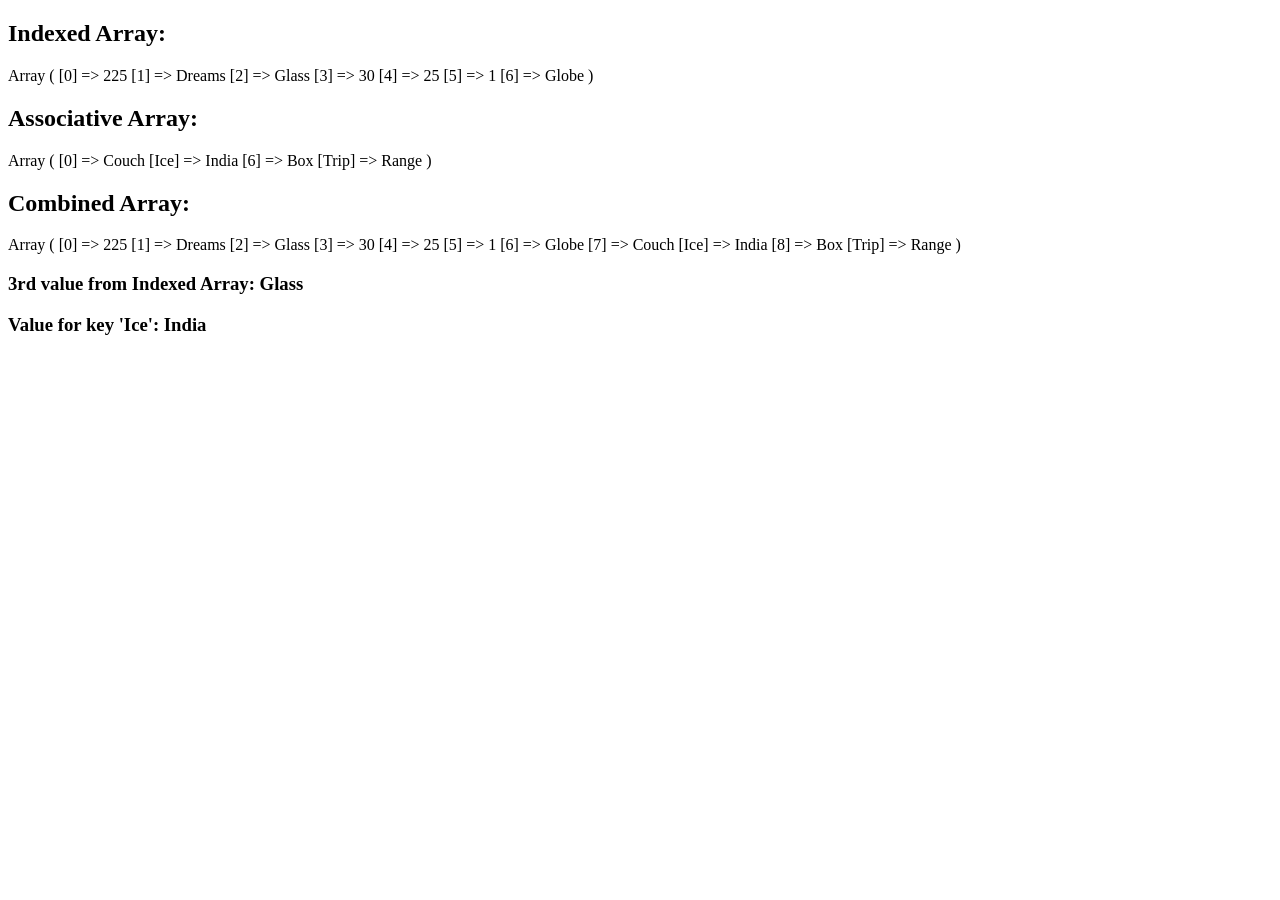
==== index.html @ 6c47443f "Add GitHub Pages version" ====
<!DOCTYPE html>
<html>
<head>
    <title>PHP Arrays Task</title>
</head>
<body>

<h2>Indexed Array:</h2>
<p>Array ( [0] => 225 [1] => Dreams [2] => Glass [3] => 30 [4] => 25 [5] => 1 [6] => Globe )</p>

<h2>Associative Array:</h2>
<p>Array ( [0] => Couch [Ice] => India [6] => Box [Trip] => Range )</p>

<h2>Combined Array:</h2>
<p>Array ( [0] => 225 [1] => Dreams [2] => Glass [3] => 30 [4] => 25 [5] => 1 [6] => Globe [7] => Couch [Ice] => India [8] => Box [Trip] => Range )</p>

<h3>3rd value from Indexed Array: Glass</h3>

<h3>Value for key 'Ice': India</h3>

</body>
</html>
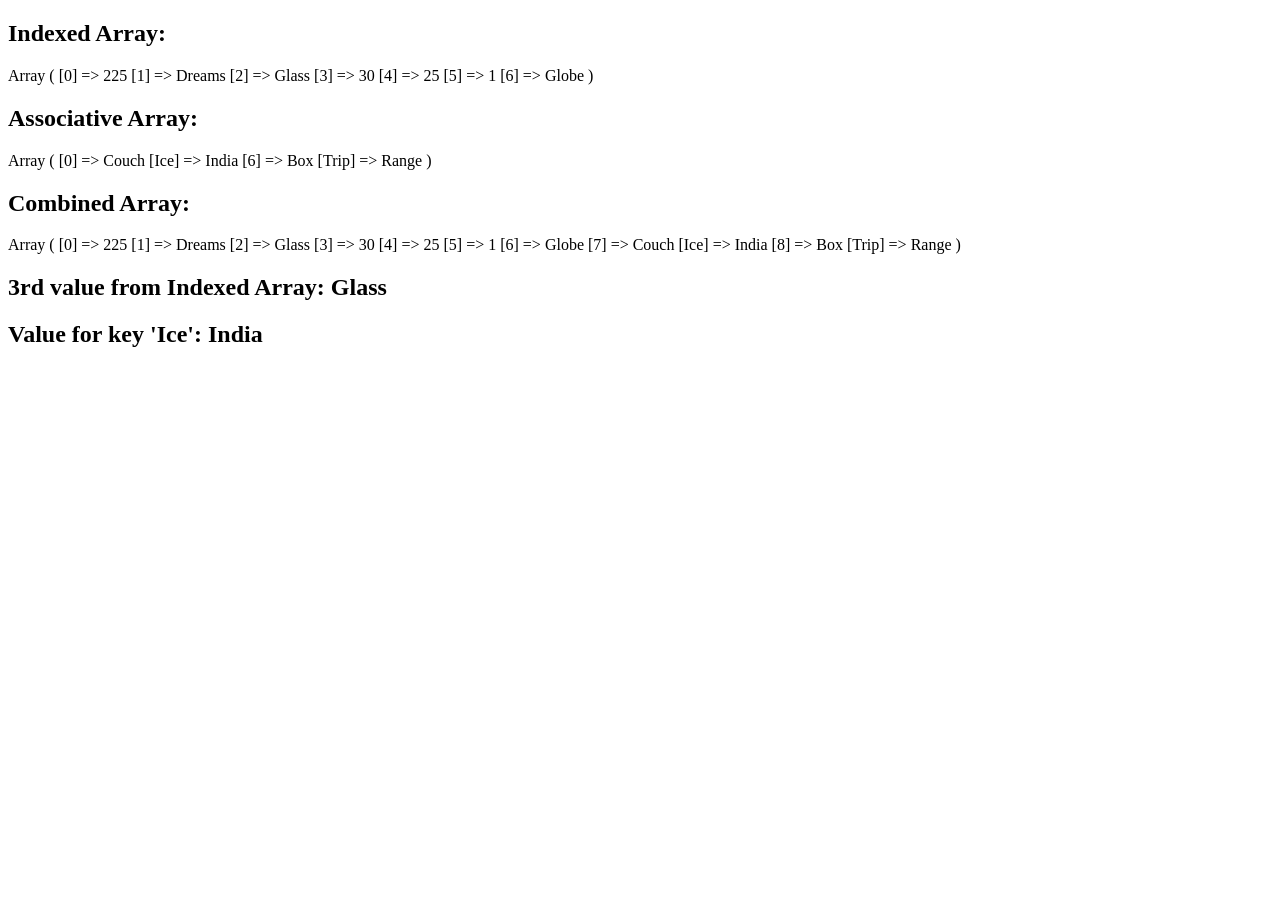
==== commit 9fae9718: "Add GitHub Pages version" ====
--- a/index.html
+++ b/index.html
@@ -6,17 +6,51 @@
 <body>
 
 <h2>Indexed Array:</h2>
-<p>Array ( [0] => 225 [1] => Dreams [2] => Glass [3] => 30 [4] => 25 [5] => 1 [6] => Globe )</p>
+
+<p>
+Array (
+[0] => 225
+[1] => Dreams
+[2] => Glass
+[3] => 30
+[4] => 25
+[5] => 1
+[6] => Globe
+)
+</p>
 
 <h2>Associative Array:</h2>
-<p>Array ( [0] => Couch [Ice] => India [6] => Box [Trip] => Range )</p>
+
+<p>
+Array (
+[0] => Couch
+[Ice] => India
+[6] => Box
+[Trip] => Range
+)
+</p>
 
 <h2>Combined Array:</h2>
-<p>Array ( [0] => 225 [1] => Dreams [2] => Glass [3] => 30 [4] => 25 [5] => 1 [6] => Globe [7] => Couch [Ice] => India [8] => Box [Trip] => Range )</p>
 
-<h3>3rd value from Indexed Array: Glass</h3>
+<p>
+Array (
+[0] => 225
+[1] => Dreams
+[2] => Glass
+[3] => 30
+[4] => 25
+[5] => 1
+[6] => Globe
+[7] => Couch
+[Ice] => India
+[8] => Box
+[Trip] => Range
+)
+</p>
 
-<h3>Value for key 'Ice': India</h3>
+<h2>3rd value from Indexed Array: Glass</h2>
+
+<h2>Value for key 'Ice': India</h2>
 
 </body>
 </html>
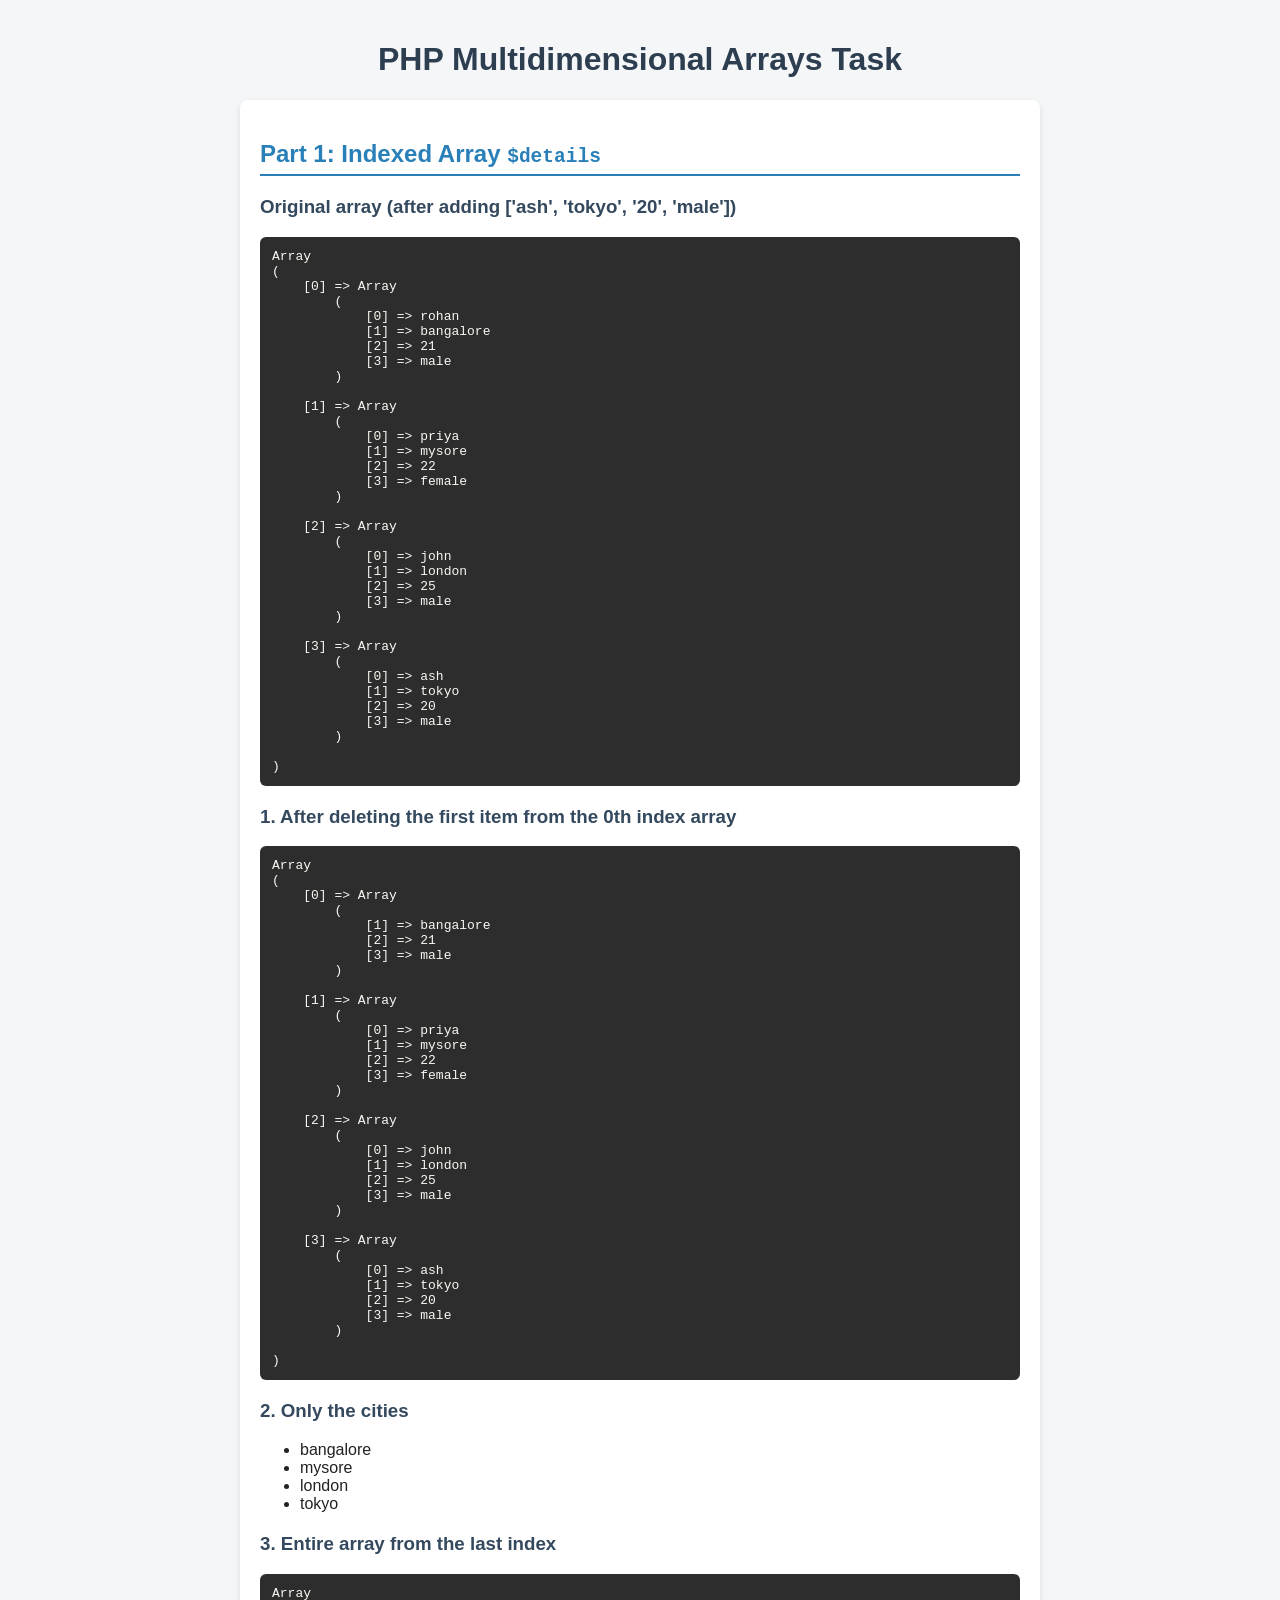
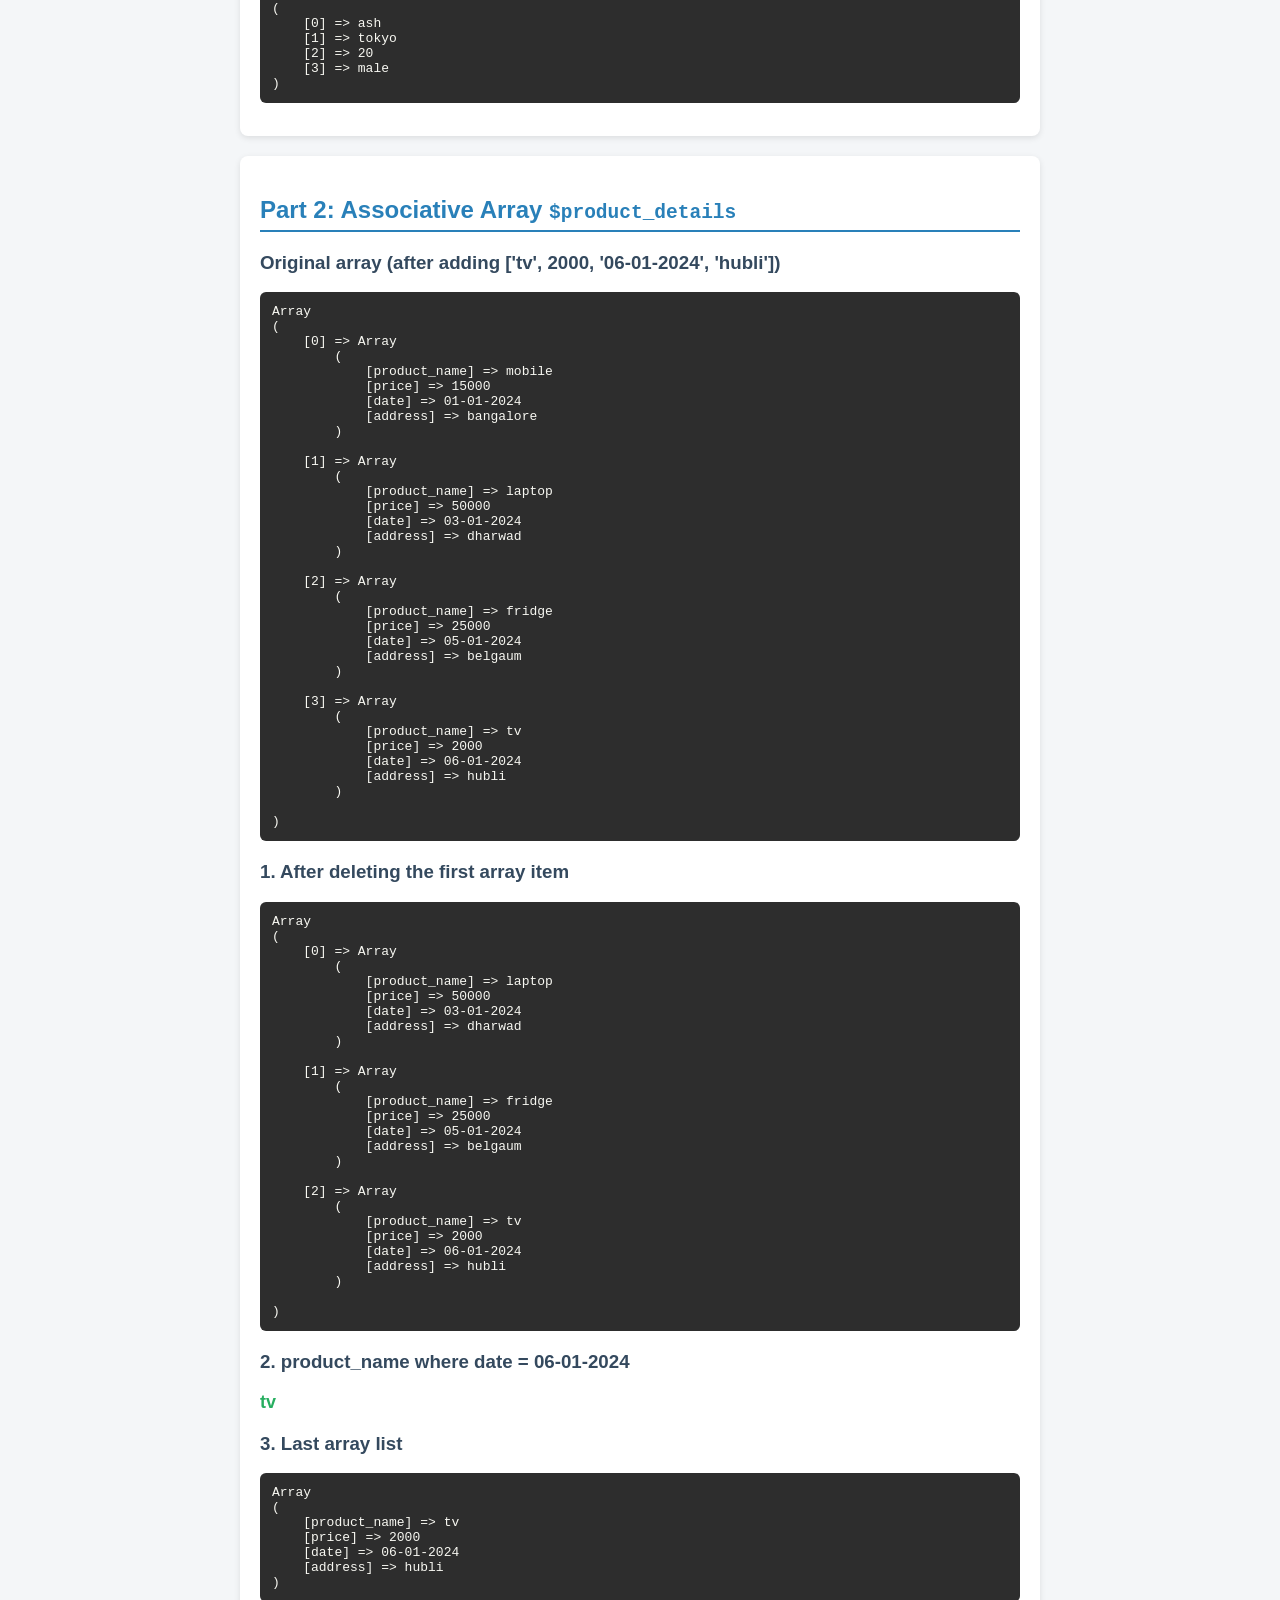
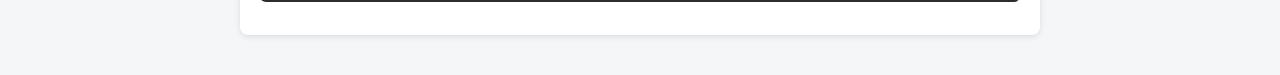
==== commit cb6059e2: "Add multidimensional arrays task (PHP + static GitHub Pages version) Co-Authored-By: Claude Opus 5.5" ====
--- a/index.html
+++ b/index.html
@@ -1,56 +1,196 @@
 <!DOCTYPE html>
-<html>
+<html lang="en">
 <head>
-    <title>PHP Arrays Task</title>
+    <meta charset="UTF-8">
+    <meta name="viewport" content="width=device-width, initial-scale=1.0">
+    <title>PHP Multidimensional Arrays</title>
+    <link rel="stylesheet" href="style.css">
 </head>
 <body>
+<div class="container">
+    <h1>PHP Multidimensional Arrays Task</h1>
 
-<h2>Indexed Array:</h2>
+    <div class="section">
+        <h2>Part 1: Indexed Array <code>$details</code></h2>
 
-<p>
-Array (
-[0] => 225
-[1] => Dreams
-[2] => Glass
-[3] => 30
-[4] => 25
-[5] => 1
-[6] => Globe
+        <h3>Original array (after adding ['ash', 'tokyo', '20', 'male'])</h3>
+        <pre>Array
+(
+    [0] => Array
+        (
+            [0] => rohan
+            [1] => bangalore
+            [2] => 21
+            [3] => male
+        )
+
+    [1] => Array
+        (
+            [0] => priya
+            [1] => mysore
+            [2] => 22
+            [3] => female
+        )
+
+    [2] => Array
+        (
+            [0] => john
+            [1] => london
+            [2] => 25
+            [3] => male
+        )
+
+    [3] => Array
+        (
+            [0] => ash
+            [1] => tokyo
+            [2] => 20
+            [3] => male
+        )
+
 )
-</p>
+</pre>
 
-<h2>Associative Array:</h2>
+        <h3>1. After deleting the first item from the 0th index array</h3>
+        <pre>Array
+(
+    [0] => Array
+        (
+            [1] => bangalore
+            [2] => 21
+            [3] => male
+        )
 
-<p>
-Array (
-[0] => Couch
-[Ice] => India
-[6] => Box
-[Trip] => Range
+    [1] => Array
+        (
+            [0] => priya
+            [1] => mysore
+            [2] => 22
+            [3] => female
+        )
+
+    [2] => Array
+        (
+            [0] => john
+            [1] => london
+            [2] => 25
+            [3] => male
+        )
+
+    [3] => Array
+        (
+            [0] => ash
+            [1] => tokyo
+            [2] => 20
+            [3] => male
+        )
+
 )
-</p>
+</pre>
 
-<h2>Combined Array:</h2>
+        <h3>2. Only the cities</h3>
+        <ul>
+            <li>bangalore</li>
+<li>mysore</li>
+<li>london</li>
+<li>tokyo</li>
+        </ul>
 
-<p>
-Array (
-[0] => 225
-[1] => Dreams
-[2] => Glass
-[3] => 30
-[4] => 25
-[5] => 1
-[6] => Globe
-[7] => Couch
-[Ice] => India
-[8] => Box
-[Trip] => Range
+        <h3>3. Entire array from the last index</h3>
+        <pre>Array
+(
+    [0] => ash
+    [1] => tokyo
+    [2] => 20
+    [3] => male
 )
-</p>
+</pre>
+    </div>
 
-<h2>3rd value from Indexed Array: Glass</h2>
+    <div class="section">
+        <h2>Part 2: Associative Array <code>$product_details</code></h2>
 
-<h2>Value for key 'Ice': India</h2>
+        <h3>Original array (after adding ['tv', 2000, '06-01-2024', 'hubli'])</h3>
+        <pre>Array
+(
+    [0] => Array
+        (
+            [product_name] => mobile
+            [price] => 15000
+            [date] => 01-01-2024
+            [address] => bangalore
+        )
 
+    [1] => Array
+        (
+            [product_name] => laptop
+            [price] => 50000
+            [date] => 03-01-2024
+            [address] => dharwad
+        )
+
+    [2] => Array
+        (
+            [product_name] => fridge
+            [price] => 25000
+            [date] => 05-01-2024
+            [address] => belgaum
+        )
+
+    [3] => Array
+        (
+            [product_name] => tv
+            [price] => 2000
+            [date] => 06-01-2024
+            [address] => hubli
+        )
+
+)
+</pre>
+
+        <h3>1. After deleting the first array item</h3>
+        <pre>Array
+(
+    [0] => Array
+        (
+            [product_name] => laptop
+            [price] => 50000
+            [date] => 03-01-2024
+            [address] => dharwad
+        )
+
+    [1] => Array
+        (
+            [product_name] => fridge
+            [price] => 25000
+            [date] => 05-01-2024
+            [address] => belgaum
+        )
+
+    [2] => Array
+        (
+            [product_name] => tv
+            [price] => 2000
+            [date] => 06-01-2024
+            [address] => hubli
+        )
+
+)
+</pre>
+
+        <h3>2. product_name where date = 06-01-2024</h3>
+        <p class="result">tv</p>
+
+        <h3>3. Last array list</h3>
+        <pre>Array
+(
+    [product_name] => tv
+    [price] => 2000
+    [date] => 06-01-2024
+    [address] => hubli
+)
+</pre>
+    </div>
+</div>
 </body>
-</html>+</html>
--- a/style.css
+++ b/style.css
@@ -0,0 +1,50 @@
+body {
+    font-family: Arial, sans-serif;
+    background: #f4f6f8;
+    color: #222;
+    margin: 0;
+    padding: 20px;
+}
+
+.container {
+    max-width: 800px;
+    margin: 0 auto;
+}
+
+h1 {
+    text-align: center;
+    color: #2c3e50;
+}
+
+.section {
+    background: #fff;
+    border-radius: 8px;
+    padding: 20px;
+    margin-bottom: 20px;
+    box-shadow: 0 2px 6px rgba(0, 0, 0, 0.1);
+}
+
+h2 {
+    color: #2980b9;
+    border-bottom: 2px solid #2980b9;
+    padding-bottom: 6px;
+}
+
+h3 {
+    color: #34495e;
+    margin-top: 20px;
+}
+
+pre {
+    background: #2d2d2d;
+    color: #f8f8f2;
+    padding: 12px;
+    border-radius: 6px;
+    overflow-x: auto;
+}
+
+.result {
+    font-size: 18px;
+    font-weight: bold;
+    color: #27ae60;
+}
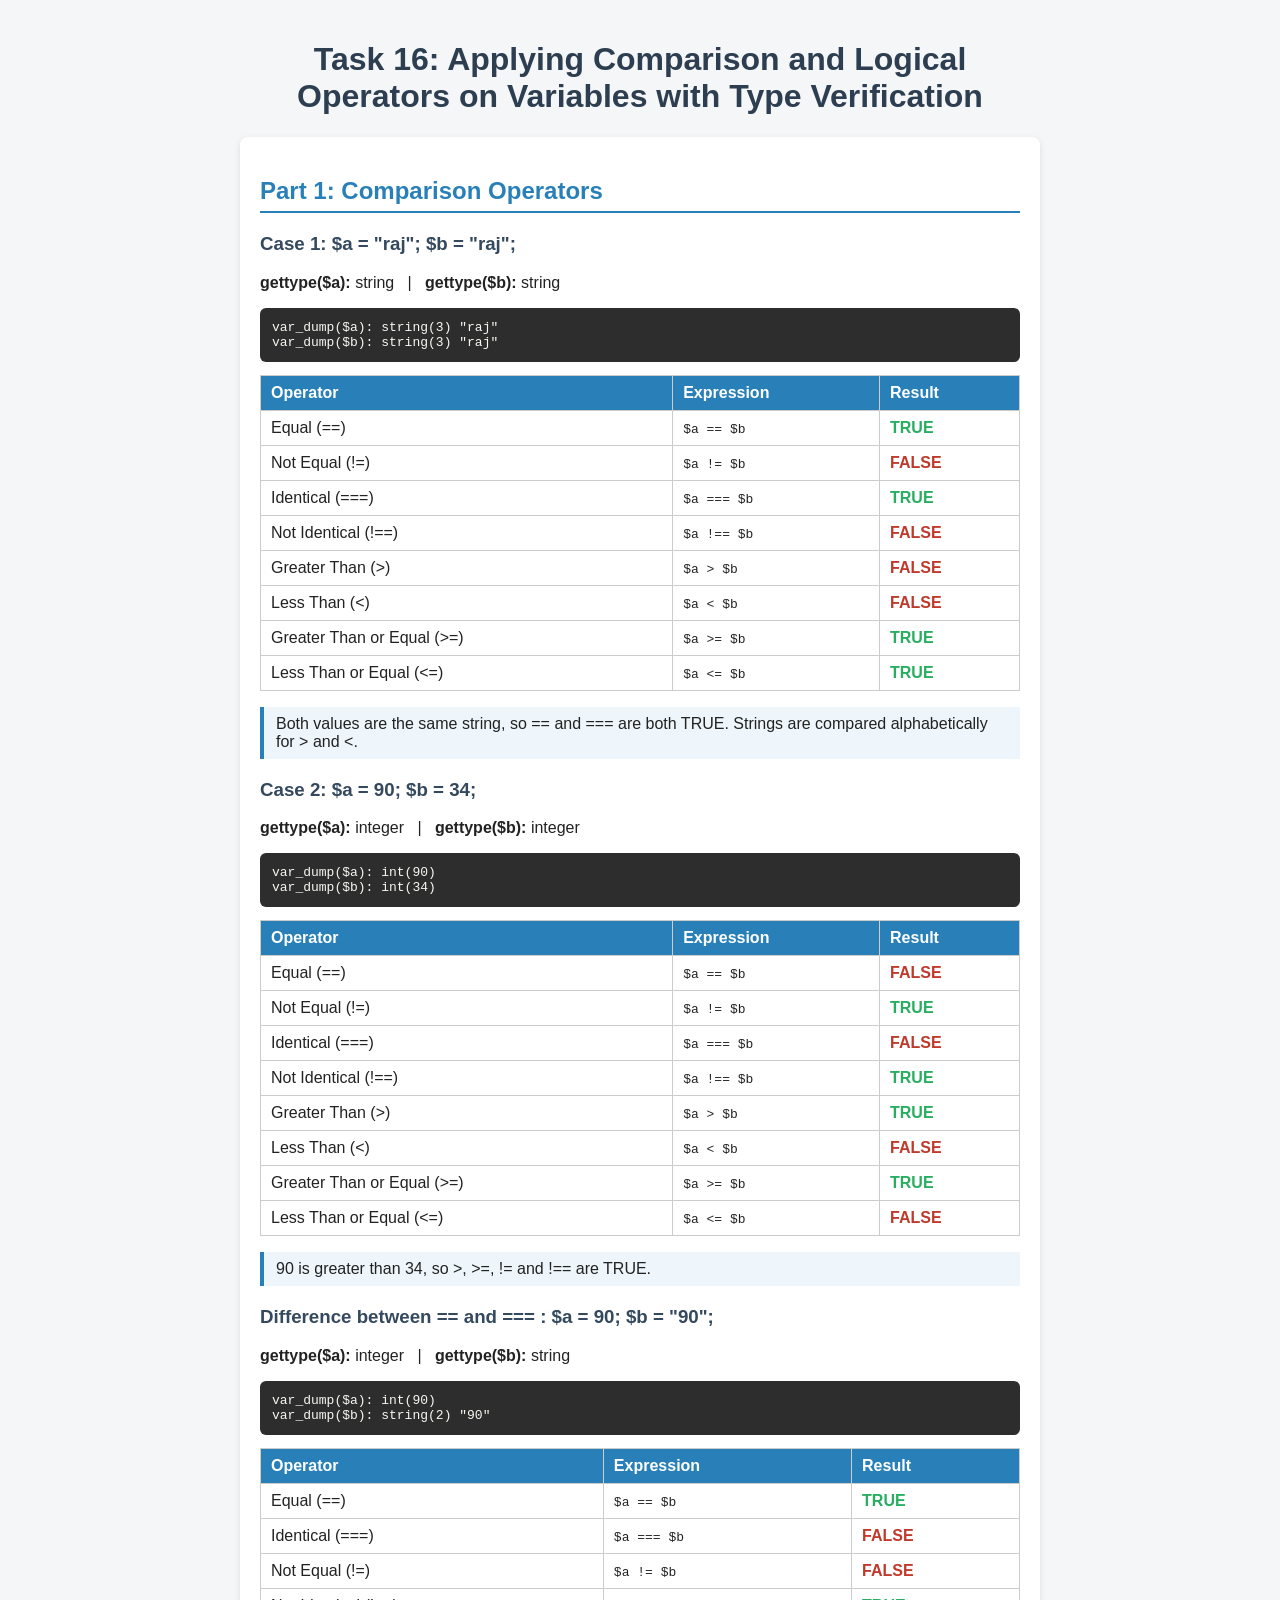
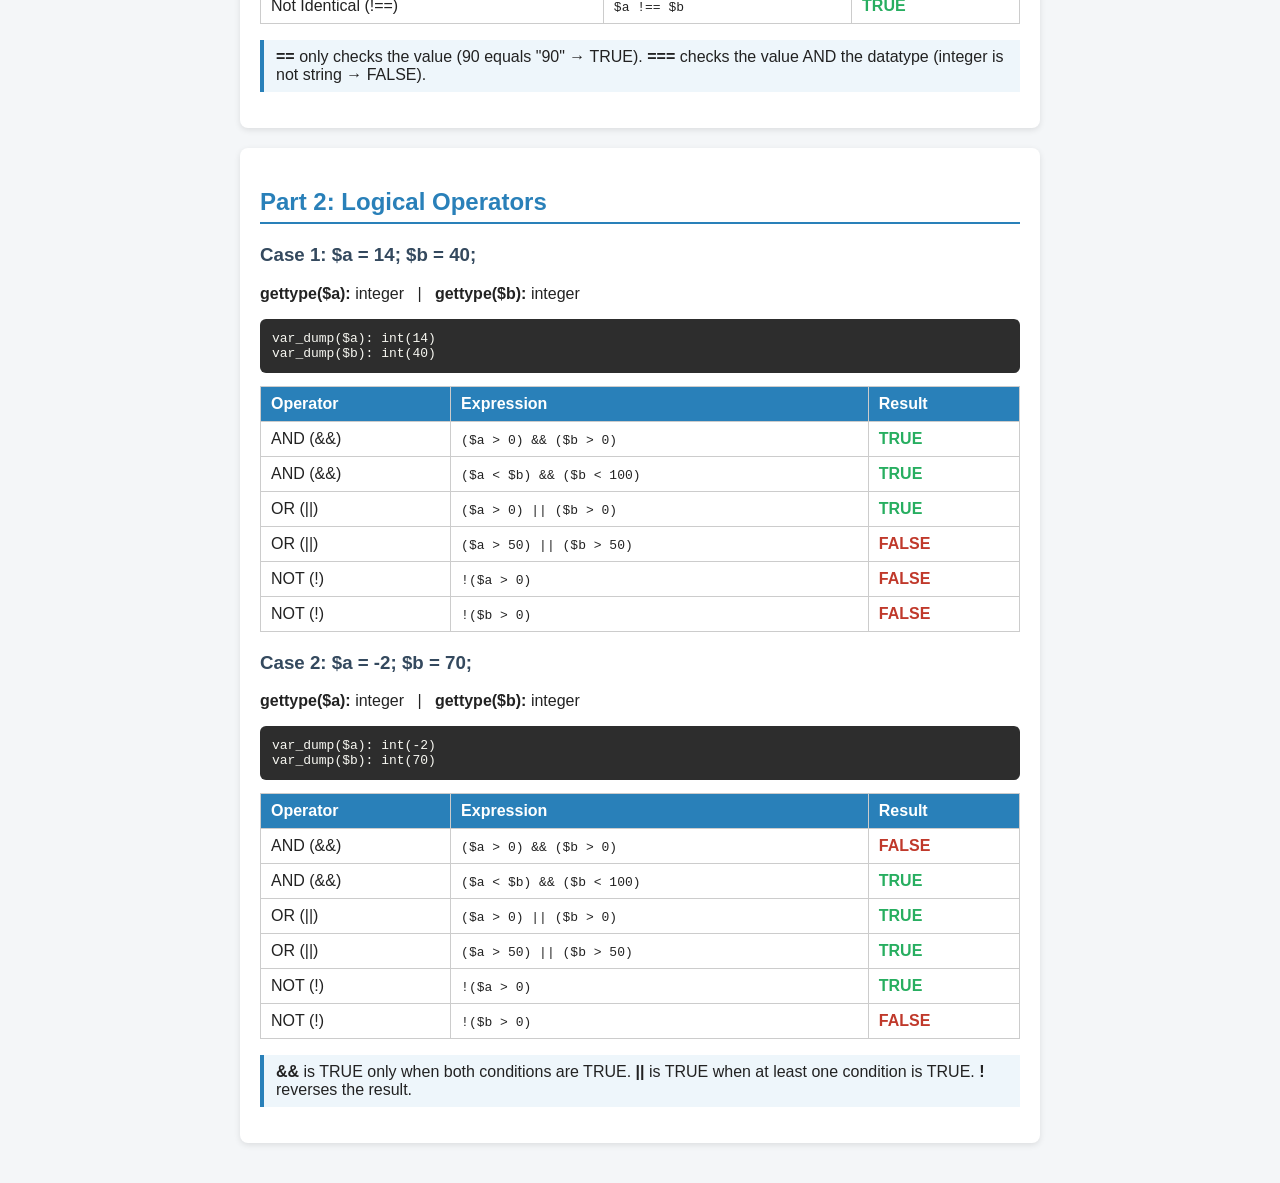
==== commit d381ffe2: "Complete comparison and logical operators task Co-Authored-By: Claude Opus 5.5 <noreply@anthropic.co" ====
--- a/index.html
+++ b/index.html
@@ -3,193 +3,105 @@
 <head>
     <meta charset="UTF-8">
     <meta name="viewport" content="width=device-width, initial-scale=1.0">
-    <title>PHP Multidimensional Arrays</title>
+    <title>Comparison and Logical Operators</title>
     <link rel="stylesheet" href="style.css">
 </head>
 <body>
 <div class="container">
-    <h1>PHP Multidimensional Arrays Task</h1>
+    <h1>Task 16: Applying Comparison and Logical Operators on Variables with Type Verification</h1>
 
+    <!-- ================= PART 1: COMPARISON OPERATORS ================= -->
     <div class="section">
-        <h2>Part 1: Indexed Array <code>$details</code></h2>
+        <h2>Part 1: Comparison Operators</h2>
 
-        <h3>Original array (after adding ['ash', 'tokyo', '20', 'male'])</h3>
-        <pre>Array
-(
-    [0] => Array
-        (
-            [0] => rohan
-            [1] => bangalore
-            [2] => 21
-            [3] => male
-        )
+        <h3>Case 1: $a = "raj"; $b = "raj";</h3>
+        <p><strong>gettype($a):</strong> string &nbsp; | &nbsp; <strong>gettype($b):</strong> string</p>
+<pre>var_dump($a): string(3) "raj"
+var_dump($b): string(3) "raj"
+</pre>
+<table>
+<tr><th>Operator</th><th>Expression</th><th>Result</th></tr>
+<tr><td>Equal (==)</td><td><code>$a == $b</code></td><td class="true">TRUE</td></tr>
+<tr><td>Not Equal (!=)</td><td><code>$a != $b</code></td><td class="false">FALSE</td></tr>
+<tr><td>Identical (===)</td><td><code>$a === $b</code></td><td class="true">TRUE</td></tr>
+<tr><td>Not Identical (!==)</td><td><code>$a !== $b</code></td><td class="false">FALSE</td></tr>
+<tr><td>Greater Than (&gt;)</td><td><code>$a &gt; $b</code></td><td class="false">FALSE</td></tr>
+<tr><td>Less Than (&lt;)</td><td><code>$a &lt; $b</code></td><td class="false">FALSE</td></tr>
+<tr><td>Greater Than or Equal (&gt;=)</td><td><code>$a &gt;= $b</code></td><td class="true">TRUE</td></tr>
+<tr><td>Less Than or Equal (&lt;=)</td><td><code>$a &lt;= $b</code></td><td class="true">TRUE</td></tr>
+</table>
+        <p class="note">Both values are the same string, so == and === are both TRUE. Strings are compared alphabetically for &gt; and &lt;.</p>
 
-    [1] => Array
-        (
-            [0] => priya
-            [1] => mysore
-            [2] => 22
-            [3] => female
-        )
+        <h3>Case 2: $a = 90; $b = 34;</h3>
+        <p><strong>gettype($a):</strong> integer &nbsp; | &nbsp; <strong>gettype($b):</strong> integer</p>
+<pre>var_dump($a): int(90)
+var_dump($b): int(34)
+</pre>
+<table>
+<tr><th>Operator</th><th>Expression</th><th>Result</th></tr>
+<tr><td>Equal (==)</td><td><code>$a == $b</code></td><td class="false">FALSE</td></tr>
+<tr><td>Not Equal (!=)</td><td><code>$a != $b</code></td><td class="true">TRUE</td></tr>
+<tr><td>Identical (===)</td><td><code>$a === $b</code></td><td class="false">FALSE</td></tr>
+<tr><td>Not Identical (!==)</td><td><code>$a !== $b</code></td><td class="true">TRUE</td></tr>
+<tr><td>Greater Than (&gt;)</td><td><code>$a &gt; $b</code></td><td class="true">TRUE</td></tr>
+<tr><td>Less Than (&lt;)</td><td><code>$a &lt; $b</code></td><td class="false">FALSE</td></tr>
+<tr><td>Greater Than or Equal (&gt;=)</td><td><code>$a &gt;= $b</code></td><td class="true">TRUE</td></tr>
+<tr><td>Less Than or Equal (&lt;=)</td><td><code>$a &lt;= $b</code></td><td class="false">FALSE</td></tr>
+</table>
+        <p class="note">90 is greater than 34, so &gt;, &gt;=, != and !== are TRUE.</p>
 
-    [2] => Array
-        (
-            [0] => john
-            [1] => london
-            [2] => 25
-            [3] => male
-        )
-
-    [3] => Array
-        (
-            [0] => ash
-            [1] => tokyo
-            [2] => 20
-            [3] => male
-        )
-
-)
+        <h3>Difference between == and === : $a = 90; $b = "90";</h3>
+        <p><strong>gettype($a):</strong> integer &nbsp; | &nbsp; <strong>gettype($b):</strong> string</p>
+<pre>var_dump($a): int(90)
+var_dump($b): string(2) "90"
 </pre>
-
-        <h3>1. After deleting the first item from the 0th index array</h3>
-        <pre>Array
-(
-    [0] => Array
-        (
-            [1] => bangalore
-            [2] => 21
-            [3] => male
-        )
-
-    [1] => Array
-        (
-            [0] => priya
-            [1] => mysore
-            [2] => 22
-            [3] => female
-        )
-
-    [2] => Array
-        (
-            [0] => john
-            [1] => london
-            [2] => 25
-            [3] => male
-        )
-
-    [3] => Array
-        (
-            [0] => ash
-            [1] => tokyo
-            [2] => 20
-            [3] => male
-        )
-
-)
-</pre>
-
-        <h3>2. Only the cities</h3>
-        <ul>
-            <li>bangalore</li>
-<li>mysore</li>
-<li>london</li>
-<li>tokyo</li>
-        </ul>
-
-        <h3>3. Entire array from the last index</h3>
-        <pre>Array
-(
-    [0] => ash
-    [1] => tokyo
-    [2] => 20
-    [3] => male
-)
-</pre>
+<table>
+<tr><th>Operator</th><th>Expression</th><th>Result</th></tr>
+<tr><td>Equal (==)</td><td><code>$a == $b</code></td><td class="true">TRUE</td></tr>
+<tr><td>Identical (===)</td><td><code>$a === $b</code></td><td class="false">FALSE</td></tr>
+<tr><td>Not Equal (!=)</td><td><code>$a != $b</code></td><td class="false">FALSE</td></tr>
+<tr><td>Not Identical (!==)</td><td><code>$a !== $b</code></td><td class="true">TRUE</td></tr>
+</table>
+        <p class="note"><strong>==</strong> only checks the value (90 equals "90" → TRUE).
+            <strong>===</strong> checks the value AND the datatype (integer is not string → FALSE).</p>
     </div>
 
+    <!-- ================= PART 2: LOGICAL OPERATORS ================= -->
     <div class="section">
-        <h2>Part 2: Associative Array <code>$product_details</code></h2>
+        <h2>Part 2: Logical Operators</h2>
 
-        <h3>Original array (after adding ['tv', 2000, '06-01-2024', 'hubli'])</h3>
-        <pre>Array
-(
-    [0] => Array
-        (
-            [product_name] => mobile
-            [price] => 15000
-            [date] => 01-01-2024
-            [address] => bangalore
-        )
+        <h3>Case 1: $a = 14; $b = 40;</h3>
+        <p><strong>gettype($a):</strong> integer &nbsp; | &nbsp; <strong>gettype($b):</strong> integer</p>
+<pre>var_dump($a): int(14)
+var_dump($b): int(40)
+</pre>
+<table>
+<tr><th>Operator</th><th>Expression</th><th>Result</th></tr>
+<tr><td>AND (&amp;&amp;)</td><td><code>($a &gt; 0) &amp;&amp; ($b &gt; 0)</code></td><td class="true">TRUE</td></tr>
+<tr><td>AND (&amp;&amp;)</td><td><code>($a &lt; $b) &amp;&amp; ($b &lt; 100)</code></td><td class="true">TRUE</td></tr>
+<tr><td>OR (||)</td><td><code>($a &gt; 0) || ($b &gt; 0)</code></td><td class="true">TRUE</td></tr>
+<tr><td>OR (||)</td><td><code>($a &gt; 50) || ($b &gt; 50)</code></td><td class="false">FALSE</td></tr>
+<tr><td>NOT (!)</td><td><code>!($a &gt; 0)</code></td><td class="false">FALSE</td></tr>
+<tr><td>NOT (!)</td><td><code>!($b &gt; 0)</code></td><td class="false">FALSE</td></tr>
+</table>
 
-    [1] => Array
-        (
-            [product_name] => laptop
-            [price] => 50000
-            [date] => 03-01-2024
-            [address] => dharwad
-        )
-
-    [2] => Array
-        (
-            [product_name] => fridge
-            [price] => 25000
-            [date] => 05-01-2024
-            [address] => belgaum
-        )
-
-    [3] => Array
-        (
-            [product_name] => tv
-            [price] => 2000
-            [date] => 06-01-2024
-            [address] => hubli
-        )
-
-)
+        <h3>Case 2: $a = -2; $b = 70;</h3>
+        <p><strong>gettype($a):</strong> integer &nbsp; | &nbsp; <strong>gettype($b):</strong> integer</p>
+<pre>var_dump($a): int(-2)
+var_dump($b): int(70)
 </pre>
-
-        <h3>1. After deleting the first array item</h3>
-        <pre>Array
-(
-    [0] => Array
-        (
-            [product_name] => laptop
-            [price] => 50000
-            [date] => 03-01-2024
-            [address] => dharwad
-        )
-
-    [1] => Array
-        (
-            [product_name] => fridge
-            [price] => 25000
-            [date] => 05-01-2024
-            [address] => belgaum
-        )
-
-    [2] => Array
-        (
-            [product_name] => tv
-            [price] => 2000
-            [date] => 06-01-2024
-            [address] => hubli
-        )
-
-)
-</pre>
-
-        <h3>2. product_name where date = 06-01-2024</h3>
-        <p class="result">tv</p>
-
-        <h3>3. Last array list</h3>
-        <pre>Array
-(
-    [product_name] => tv
-    [price] => 2000
-    [date] => 06-01-2024
-    [address] => hubli
-)
-</pre>
+<table>
+<tr><th>Operator</th><th>Expression</th><th>Result</th></tr>
+<tr><td>AND (&amp;&amp;)</td><td><code>($a &gt; 0) &amp;&amp; ($b &gt; 0)</code></td><td class="false">FALSE</td></tr>
+<tr><td>AND (&amp;&amp;)</td><td><code>($a &lt; $b) &amp;&amp; ($b &lt; 100)</code></td><td class="true">TRUE</td></tr>
+<tr><td>OR (||)</td><td><code>($a &gt; 0) || ($b &gt; 0)</code></td><td class="true">TRUE</td></tr>
+<tr><td>OR (||)</td><td><code>($a &gt; 50) || ($b &gt; 50)</code></td><td class="true">TRUE</td></tr>
+<tr><td>NOT (!)</td><td><code>!($a &gt; 0)</code></td><td class="true">TRUE</td></tr>
+<tr><td>NOT (!)</td><td><code>!($b &gt; 0)</code></td><td class="false">FALSE</td></tr>
+</table>
+        <p class="note"><strong>&amp;&amp;</strong> is TRUE only when both conditions are TRUE.
+            <strong>||</strong> is TRUE when at least one condition is TRUE.
+            <strong>!</strong> reverses the result.</p>
     </div>
 </div>
 </body>
--- a/style.css
+++ b/style.css
@@ -48,3 +48,36 @@
     font-weight: bold;
     color: #27ae60;
 }
+
+table {
+    width: 100%;
+    border-collapse: collapse;
+    margin: 10px 0;
+}
+
+th, td {
+    border: 1px solid #ccc;
+    padding: 8px 10px;
+    text-align: left;
+}
+
+th {
+    background: #2980b9;
+    color: #fff;
+}
+
+td.true {
+    color: #27ae60;
+    font-weight: bold;
+}
+
+td.false {
+    color: #c0392b;
+    font-weight: bold;
+}
+
+.note {
+    background: #eef6fb;
+    border-left: 4px solid #2980b9;
+    padding: 8px 12px;
+}
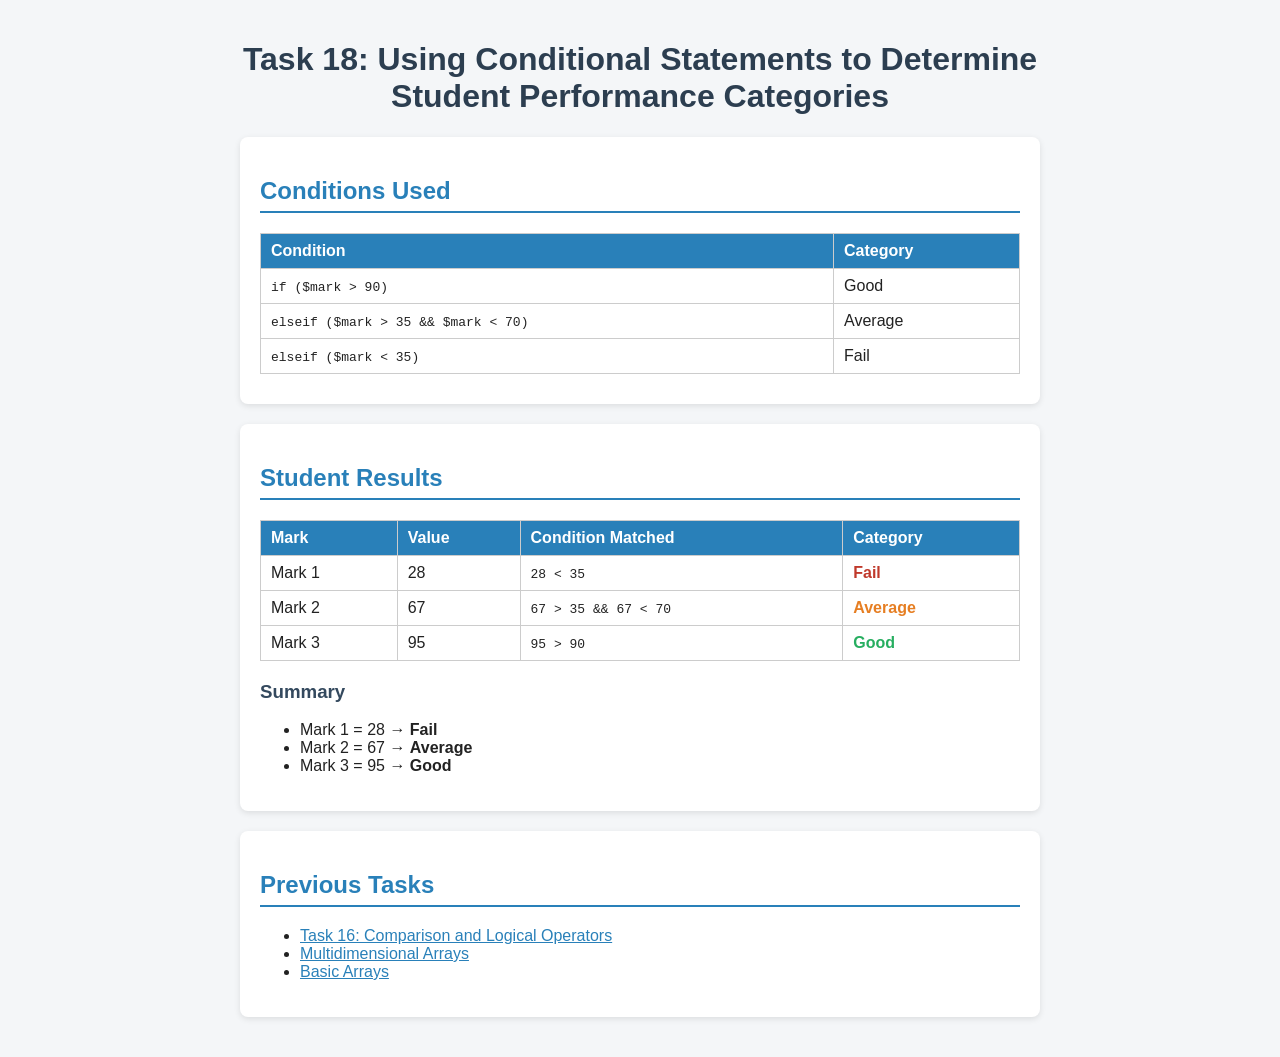
==== commit 1300756f: "Complete Task 18 conditional statements Co-Authored-By: Claude Opus 5.5 <noreply@anthropic.com>" ====
--- a/index.html
+++ b/index.html
@@ -3,105 +3,47 @@
 <head>
     <meta charset="UTF-8">
     <meta name="viewport" content="width=device-width, initial-scale=1.0">
-    <title>Comparison and Logical Operators</title>
+    <title>Student Performance Categories</title>
     <link rel="stylesheet" href="style.css">
 </head>
 <body>
 <div class="container">
-    <h1>Task 16: Applying Comparison and Logical Operators on Variables with Type Verification</h1>
+    <h1>Task 18: Using Conditional Statements to Determine Student Performance Categories</h1>
 
-    <!-- ================= PART 1: COMPARISON OPERATORS ================= -->
     <div class="section">
-        <h2>Part 1: Comparison Operators</h2>
-
-        <h3>Case 1: $a = "raj"; $b = "raj";</h3>
-        <p><strong>gettype($a):</strong> string &nbsp; | &nbsp; <strong>gettype($b):</strong> string</p>
-<pre>var_dump($a): string(3) "raj"
-var_dump($b): string(3) "raj"
-</pre>
-<table>
-<tr><th>Operator</th><th>Expression</th><th>Result</th></tr>
-<tr><td>Equal (==)</td><td><code>$a == $b</code></td><td class="true">TRUE</td></tr>
-<tr><td>Not Equal (!=)</td><td><code>$a != $b</code></td><td class="false">FALSE</td></tr>
-<tr><td>Identical (===)</td><td><code>$a === $b</code></td><td class="true">TRUE</td></tr>
-<tr><td>Not Identical (!==)</td><td><code>$a !== $b</code></td><td class="false">FALSE</td></tr>
-<tr><td>Greater Than (&gt;)</td><td><code>$a &gt; $b</code></td><td class="false">FALSE</td></tr>
-<tr><td>Less Than (&lt;)</td><td><code>$a &lt; $b</code></td><td class="false">FALSE</td></tr>
-<tr><td>Greater Than or Equal (&gt;=)</td><td><code>$a &gt;= $b</code></td><td class="true">TRUE</td></tr>
-<tr><td>Less Than or Equal (&lt;=)</td><td><code>$a &lt;= $b</code></td><td class="true">TRUE</td></tr>
-</table>
-        <p class="note">Both values are the same string, so == and === are both TRUE. Strings are compared alphabetically for &gt; and &lt;.</p>
-
-        <h3>Case 2: $a = 90; $b = 34;</h3>
-        <p><strong>gettype($a):</strong> integer &nbsp; | &nbsp; <strong>gettype($b):</strong> integer</p>
-<pre>var_dump($a): int(90)
-var_dump($b): int(34)
-</pre>
-<table>
-<tr><th>Operator</th><th>Expression</th><th>Result</th></tr>
-<tr><td>Equal (==)</td><td><code>$a == $b</code></td><td class="false">FALSE</td></tr>
-<tr><td>Not Equal (!=)</td><td><code>$a != $b</code></td><td class="true">TRUE</td></tr>
-<tr><td>Identical (===)</td><td><code>$a === $b</code></td><td class="false">FALSE</td></tr>
-<tr><td>Not Identical (!==)</td><td><code>$a !== $b</code></td><td class="true">TRUE</td></tr>
-<tr><td>Greater Than (&gt;)</td><td><code>$a &gt; $b</code></td><td class="true">TRUE</td></tr>
-<tr><td>Less Than (&lt;)</td><td><code>$a &lt; $b</code></td><td class="false">FALSE</td></tr>
-<tr><td>Greater Than or Equal (&gt;=)</td><td><code>$a &gt;= $b</code></td><td class="true">TRUE</td></tr>
-<tr><td>Less Than or Equal (&lt;=)</td><td><code>$a &lt;= $b</code></td><td class="false">FALSE</td></tr>
-</table>
-        <p class="note">90 is greater than 34, so &gt;, &gt;=, != and !== are TRUE.</p>
-
-        <h3>Difference between == and === : $a = 90; $b = "90";</h3>
-        <p><strong>gettype($a):</strong> integer &nbsp; | &nbsp; <strong>gettype($b):</strong> string</p>
-<pre>var_dump($a): int(90)
-var_dump($b): string(2) "90"
-</pre>
-<table>
-<tr><th>Operator</th><th>Expression</th><th>Result</th></tr>
-<tr><td>Equal (==)</td><td><code>$a == $b</code></td><td class="true">TRUE</td></tr>
-<tr><td>Identical (===)</td><td><code>$a === $b</code></td><td class="false">FALSE</td></tr>
-<tr><td>Not Equal (!=)</td><td><code>$a != $b</code></td><td class="false">FALSE</td></tr>
-<tr><td>Not Identical (!==)</td><td><code>$a !== $b</code></td><td class="true">TRUE</td></tr>
-</table>
-        <p class="note"><strong>==</strong> only checks the value (90 equals "90" → TRUE).
-            <strong>===</strong> checks the value AND the datatype (integer is not string → FALSE).</p>
+        <h2>Conditions Used</h2>
+        <table>
+            <tr><th>Condition</th><th>Category</th></tr>
+            <tr><td><code>if ($mark &gt; 90)</code></td><td>Good</td></tr>
+            <tr><td><code>elseif ($mark &gt; 35 &amp;&amp; $mark &lt; 70)</code></td><td>Average</td></tr>
+            <tr><td><code>elseif ($mark &lt; 35)</code></td><td>Fail</td></tr>
+        </table>
     </div>
 
-    <!-- ================= PART 2: LOGICAL OPERATORS ================= -->
     <div class="section">
-        <h2>Part 2: Logical Operators</h2>
+        <h2>Student Results</h2>
+        <table>
+            <tr><th>Mark</th><th>Value</th><th>Condition Matched</th><th>Category</th></tr>
+            <tr><td>Mark 1</td><td>28</td><td><code>28 &lt; 35</code></td><td class="cat-fail">Fail</td></tr>
+<tr><td>Mark 2</td><td>67</td><td><code>67 &gt; 35 &amp;&amp; 67 &lt; 70</code></td><td class="cat-average">Average</td></tr>
+<tr><td>Mark 3</td><td>95</td><td><code>95 &gt; 90</code></td><td class="cat-good">Good</td></tr>
+        </table>
 
-        <h3>Case 1: $a = 14; $b = 40;</h3>
-        <p><strong>gettype($a):</strong> integer &nbsp; | &nbsp; <strong>gettype($b):</strong> integer</p>
-<pre>var_dump($a): int(14)
-var_dump($b): int(40)
-</pre>
-<table>
-<tr><th>Operator</th><th>Expression</th><th>Result</th></tr>
-<tr><td>AND (&amp;&amp;)</td><td><code>($a &gt; 0) &amp;&amp; ($b &gt; 0)</code></td><td class="true">TRUE</td></tr>
-<tr><td>AND (&amp;&amp;)</td><td><code>($a &lt; $b) &amp;&amp; ($b &lt; 100)</code></td><td class="true">TRUE</td></tr>
-<tr><td>OR (||)</td><td><code>($a &gt; 0) || ($b &gt; 0)</code></td><td class="true">TRUE</td></tr>
-<tr><td>OR (||)</td><td><code>($a &gt; 50) || ($b &gt; 50)</code></td><td class="false">FALSE</td></tr>
-<tr><td>NOT (!)</td><td><code>!($a &gt; 0)</code></td><td class="false">FALSE</td></tr>
-<tr><td>NOT (!)</td><td><code>!($b &gt; 0)</code></td><td class="false">FALSE</td></tr>
-</table>
+        <h3>Summary</h3>
+        <ul>
+            <li>Mark 1 = 28 &rarr; <strong>Fail</strong></li>
+<li>Mark 2 = 67 &rarr; <strong>Average</strong></li>
+<li>Mark 3 = 95 &rarr; <strong>Good</strong></li>
+        </ul>
+    </div>
 
-        <h3>Case 2: $a = -2; $b = 70;</h3>
-        <p><strong>gettype($a):</strong> integer &nbsp; | &nbsp; <strong>gettype($b):</strong> integer</p>
-<pre>var_dump($a): int(-2)
-var_dump($b): int(70)
-</pre>
-<table>
-<tr><th>Operator</th><th>Expression</th><th>Result</th></tr>
-<tr><td>AND (&amp;&amp;)</td><td><code>($a &gt; 0) &amp;&amp; ($b &gt; 0)</code></td><td class="false">FALSE</td></tr>
-<tr><td>AND (&amp;&amp;)</td><td><code>($a &lt; $b) &amp;&amp; ($b &lt; 100)</code></td><td class="true">TRUE</td></tr>
-<tr><td>OR (||)</td><td><code>($a &gt; 0) || ($b &gt; 0)</code></td><td class="true">TRUE</td></tr>
-<tr><td>OR (||)</td><td><code>($a &gt; 50) || ($b &gt; 50)</code></td><td class="true">TRUE</td></tr>
-<tr><td>NOT (!)</td><td><code>!($a &gt; 0)</code></td><td class="true">TRUE</td></tr>
-<tr><td>NOT (!)</td><td><code>!($b &gt; 0)</code></td><td class="false">FALSE</td></tr>
-</table>
-        <p class="note"><strong>&amp;&amp;</strong> is TRUE only when both conditions are TRUE.
-            <strong>||</strong> is TRUE when at least one condition is TRUE.
-            <strong>!</strong> reverses the result.</p>
+    <div class="section">
+        <h2>Previous Tasks</h2>
+        <ul>
+            <li><a href="comparison-logical-operators.html">Task 16: Comparison and Logical Operators</a></li>
+            <li><a href="multidimensional-arrays.html">Multidimensional Arrays</a></li>
+            <li><a href="basic-arrays.html">Basic Arrays</a></li>
+        </ul>
     </div>
 </div>
 </body>
--- a/style.css
+++ b/style.css
@@ -81,3 +81,22 @@
     border-left: 4px solid #2980b9;
     padding: 8px 12px;
 }
+
+td.cat-good {
+    color: #27ae60;
+    font-weight: bold;
+}
+
+td.cat-average {
+    color: #e67e22;
+    font-weight: bold;
+}
+
+td.cat-fail {
+    color: #c0392b;
+    font-weight: bold;
+}
+
+a {
+    color: #2980b9;
+}
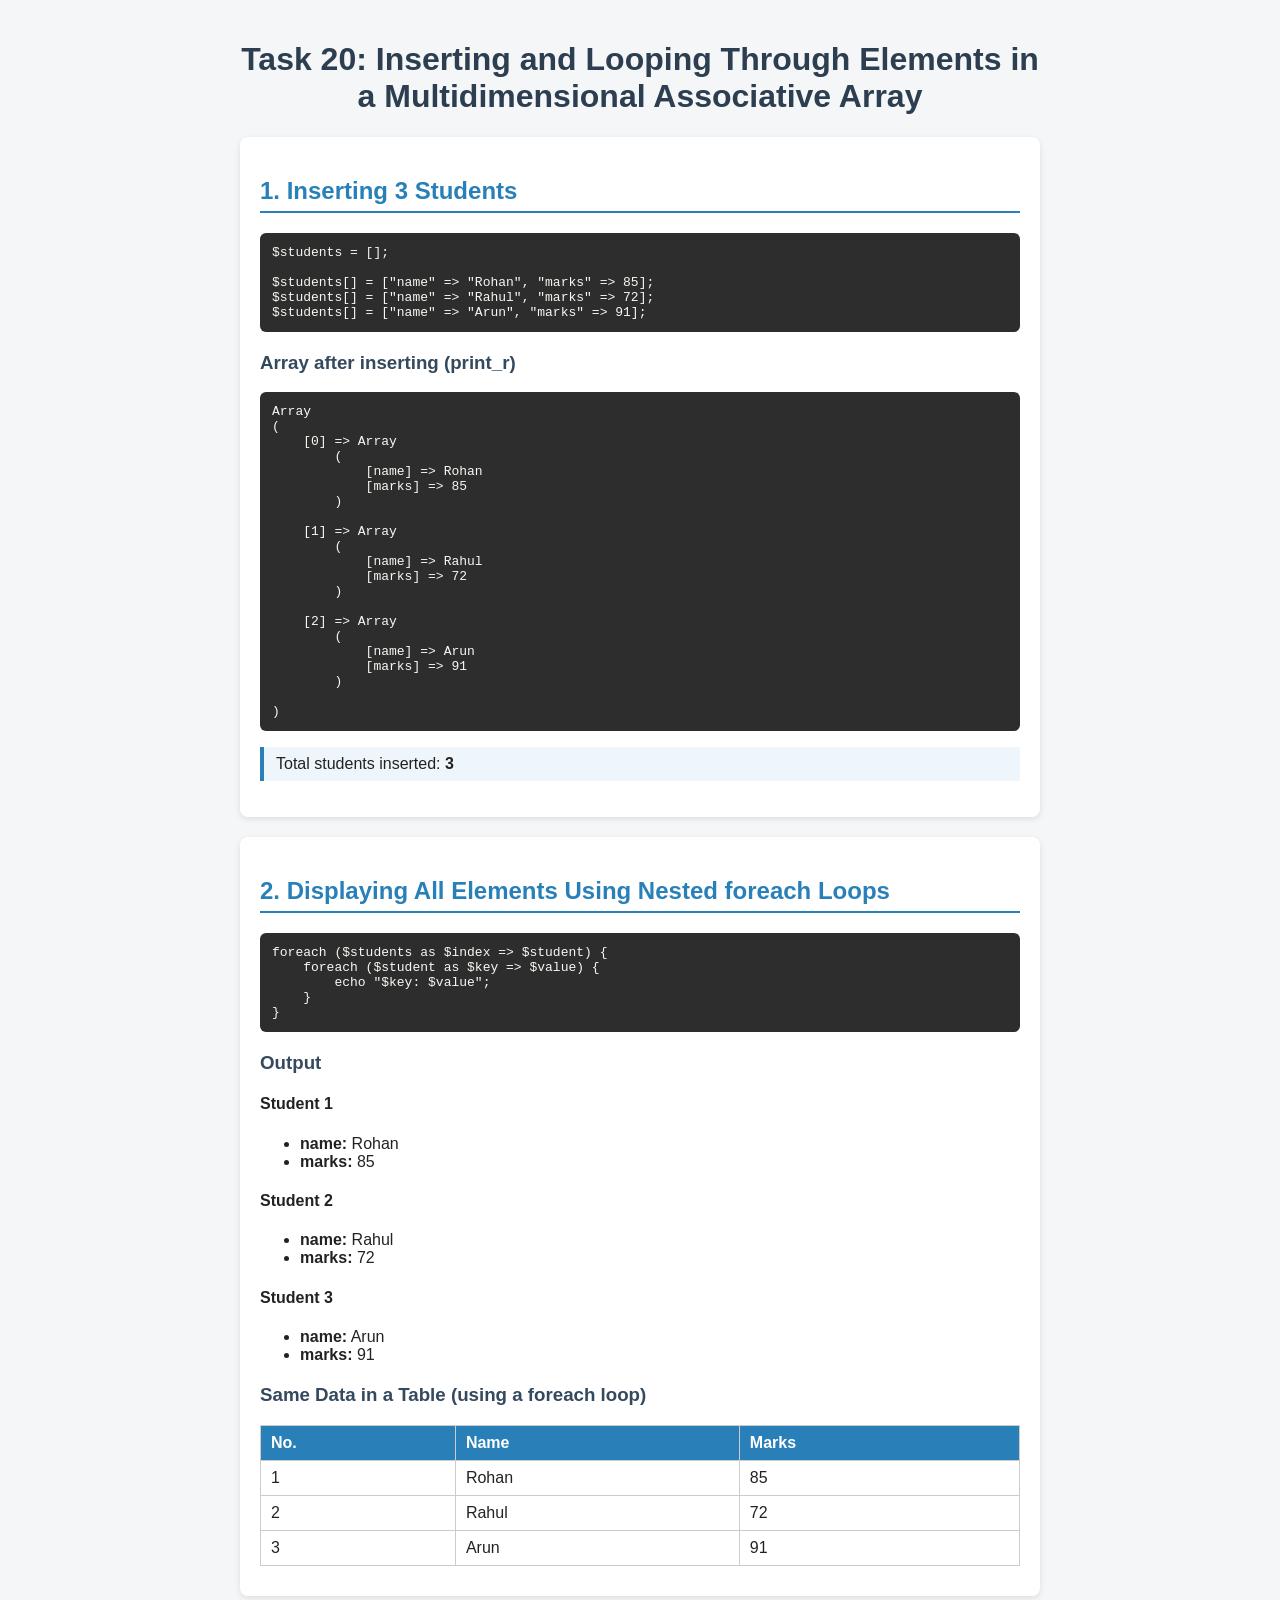
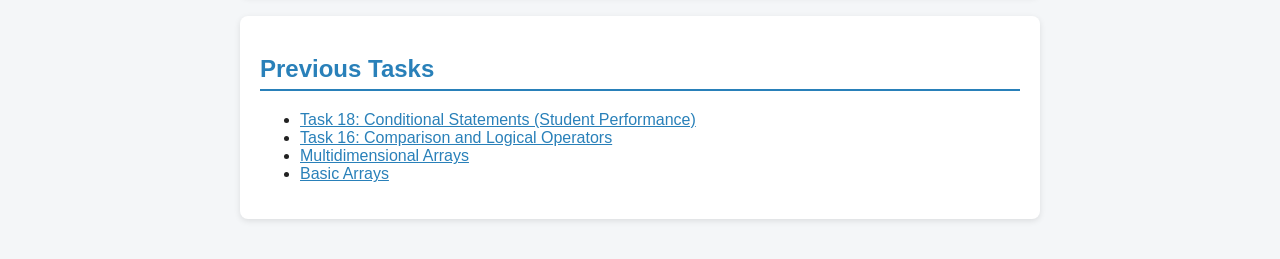
==== commit 2bbc824a: "Complete Task 20 multidimensional associative array loops Co-Authored-By: Claude Opus 5.5 <noreply@a" ====
--- a/index.html
+++ b/index.html
@@ -3,43 +3,86 @@
 <head>
     <meta charset="UTF-8">
     <meta name="viewport" content="width=device-width, initial-scale=1.0">
-    <title>Student Performance Categories</title>
+    <title>Multidimensional Associative Array Loops</title>
     <link rel="stylesheet" href="style.css">
 </head>
 <body>
 <div class="container">
-    <h1>Task 18: Using Conditional Statements to Determine Student Performance Categories</h1>
+    <h1>Task 20: Inserting and Looping Through Elements in a Multidimensional Associative Array</h1>
 
     <div class="section">
-        <h2>Conditions Used</h2>
-        <table>
-            <tr><th>Condition</th><th>Category</th></tr>
-            <tr><td><code>if ($mark &gt; 90)</code></td><td>Good</td></tr>
-            <tr><td><code>elseif ($mark &gt; 35 &amp;&amp; $mark &lt; 70)</code></td><td>Average</td></tr>
-            <tr><td><code>elseif ($mark &lt; 35)</code></td><td>Fail</td></tr>
-        </table>
+        <h2>1. Inserting 3 Students</h2>
+        <pre>$students = [];
+
+$students[] = ["name" =&gt; "Rohan", "marks" =&gt; 85];
+$students[] = ["name" =&gt; "Rahul", "marks" =&gt; 72];
+$students[] = ["name" =&gt; "Arun", "marks" =&gt; 91];</pre>
+
+        <h3>Array after inserting (print_r)</h3>
+        <pre>Array
+(
+    [0] => Array
+        (
+            [name] => Rohan
+            [marks] => 85
+        )
+
+    [1] => Array
+        (
+            [name] => Rahul
+            [marks] => 72
+        )
+
+    [2] => Array
+        (
+            [name] => Arun
+            [marks] => 91
+        )
+
+)
+</pre>
+
+        <p class="note">Total students inserted: <strong>3</strong></p>
     </div>
 
     <div class="section">
-        <h2>Student Results</h2>
+        <h2>2. Displaying All Elements Using Nested foreach Loops</h2>
+        <pre>foreach ($students as $index =&gt; $student) {
+    foreach ($student as $key =&gt; $value) {
+        echo "$key: $value";
+    }
+}</pre>
+
+        <h3>Output</h3>
+        <h4>Student 1</h4>
+<ul>
+<li><strong>name:</strong> Rohan</li>
+<li><strong>marks:</strong> 85</li>
+</ul>
+<h4>Student 2</h4>
+<ul>
+<li><strong>name:</strong> Rahul</li>
+<li><strong>marks:</strong> 72</li>
+</ul>
+<h4>Student 3</h4>
+<ul>
+<li><strong>name:</strong> Arun</li>
+<li><strong>marks:</strong> 91</li>
+</ul>
+
+        <h3>Same Data in a Table (using a foreach loop)</h3>
         <table>
-            <tr><th>Mark</th><th>Value</th><th>Condition Matched</th><th>Category</th></tr>
-            <tr><td>Mark 1</td><td>28</td><td><code>28 &lt; 35</code></td><td class="cat-fail">Fail</td></tr>
-<tr><td>Mark 2</td><td>67</td><td><code>67 &gt; 35 &amp;&amp; 67 &lt; 70</code></td><td class="cat-average">Average</td></tr>
-<tr><td>Mark 3</td><td>95</td><td><code>95 &gt; 90</code></td><td class="cat-good">Good</td></tr>
+            <tr><th>No.</th><th>Name</th><th>Marks</th></tr>
+            <tr><td>1</td><td>Rohan</td><td>85</td></tr>
+<tr><td>2</td><td>Rahul</td><td>72</td></tr>
+<tr><td>3</td><td>Arun</td><td>91</td></tr>
         </table>
-
-        <h3>Summary</h3>
-        <ul>
-            <li>Mark 1 = 28 &rarr; <strong>Fail</strong></li>
-<li>Mark 2 = 67 &rarr; <strong>Average</strong></li>
-<li>Mark 3 = 95 &rarr; <strong>Good</strong></li>
-        </ul>
     </div>
 
     <div class="section">
         <h2>Previous Tasks</h2>
         <ul>
+            <li><a href="conditional-statements.html">Task 18: Conditional Statements (Student Performance)</a></li>
             <li><a href="comparison-logical-operators.html">Task 16: Comparison and Logical Operators</a></li>
             <li><a href="multidimensional-arrays.html">Multidimensional Arrays</a></li>
             <li><a href="basic-arrays.html">Basic Arrays</a></li>
--- a/style.css
+++ b/style.css
@@ -100,3 +100,7 @@
 a {
     color: #2980b9;
 }
+
+.section {
+    overflow-x: auto;
+}
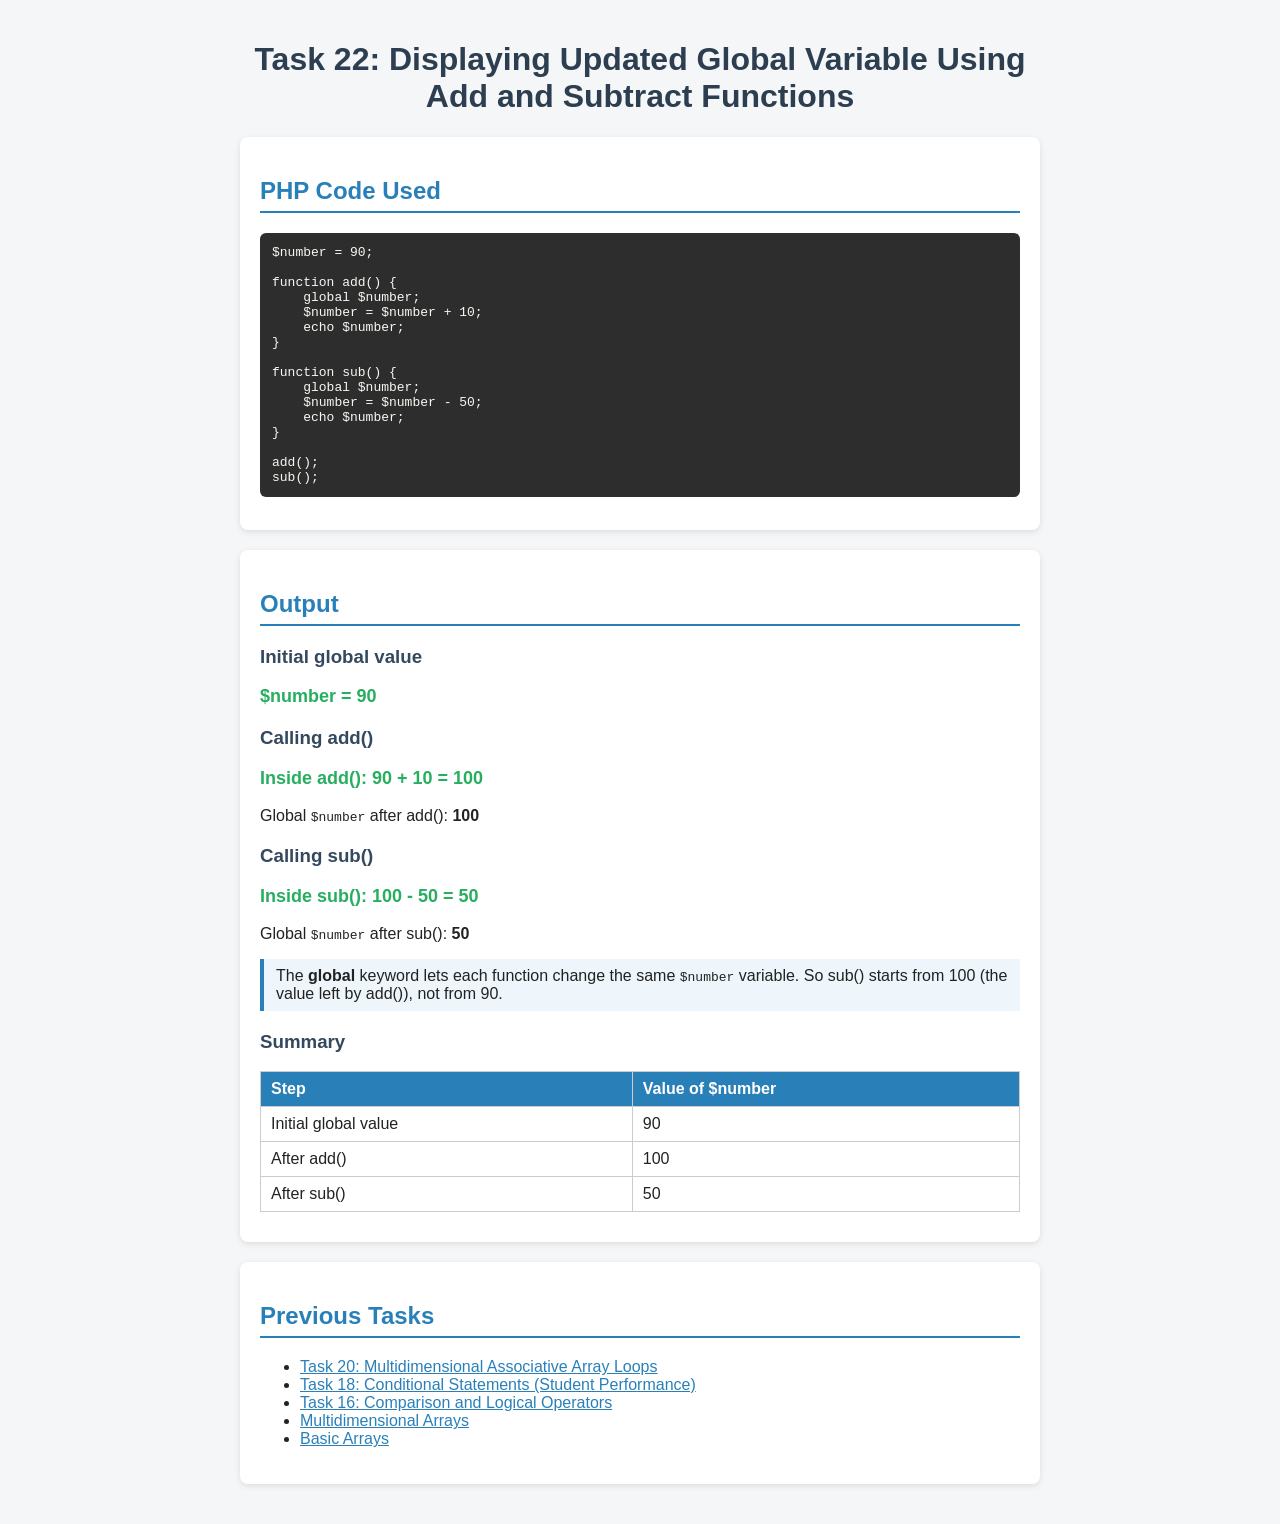
==== commit 5fbc910d: "Complete Task 22 global variable add and subtract Co-Authored-By: Claude Opus 5.5 <noreply@anthropic" ====
--- a/index.html
+++ b/index.html
@@ -3,85 +3,63 @@
 <head>
     <meta charset="UTF-8">
     <meta name="viewport" content="width=device-width, initial-scale=1.0">
-    <title>Multidimensional Associative Array Loops</title>
+    <title>Global Variable Functions</title>
     <link rel="stylesheet" href="style.css">
 </head>
 <body>
 <div class="container">
-    <h1>Task 20: Inserting and Looping Through Elements in a Multidimensional Associative Array</h1>
+    <h1>Task 22: Displaying Updated Global Variable Using Add and Subtract Functions</h1>
 
     <div class="section">
-        <h2>1. Inserting 3 Students</h2>
-        <pre>$students = [];
+        <h2>PHP Code Used</h2>
+        <pre>$number = 90;
 
-$students[] = ["name" =&gt; "Rohan", "marks" =&gt; 85];
-$students[] = ["name" =&gt; "Rahul", "marks" =&gt; 72];
-$students[] = ["name" =&gt; "Arun", "marks" =&gt; 91];</pre>
+function add() {
+    global $number;
+    $number = $number + 10;
+    echo $number;
+}
 
-        <h3>Array after inserting (print_r)</h3>
-        <pre>Array
-(
-    [0] => Array
-        (
-            [name] => Rohan
-            [marks] => 85
-        )
+function sub() {
+    global $number;
+    $number = $number - 50;
+    echo $number;
+}
 
-    [1] => Array
-        (
-            [name] => Rahul
-            [marks] => 72
-        )
-
-    [2] => Array
-        (
-            [name] => Arun
-            [marks] => 91
-        )
-
-)
-</pre>
-
-        <p class="note">Total students inserted: <strong>3</strong></p>
+add();
+sub();</pre>
     </div>
 
     <div class="section">
-        <h2>2. Displaying All Elements Using Nested foreach Loops</h2>
-        <pre>foreach ($students as $index =&gt; $student) {
-    foreach ($student as $key =&gt; $value) {
-        echo "$key: $value";
-    }
-}</pre>
+        <h2>Output</h2>
 
-        <h3>Output</h3>
-        <h4>Student 1</h4>
-<ul>
-<li><strong>name:</strong> Rohan</li>
-<li><strong>marks:</strong> 85</li>
-</ul>
-<h4>Student 2</h4>
-<ul>
-<li><strong>name:</strong> Rahul</li>
-<li><strong>marks:</strong> 72</li>
-</ul>
-<h4>Student 3</h4>
-<ul>
-<li><strong>name:</strong> Arun</li>
-<li><strong>marks:</strong> 91</li>
-</ul>
+        <h3>Initial global value</h3>
+        <p class="result">$number = 90</p>
 
-        <h3>Same Data in a Table (using a foreach loop)</h3>
+        <h3>Calling add()</h3>
+        <p class="result">Inside add(): 90 + 10 = 100</p>
+        <p>Global <code>$number</code> after add(): <strong>100</strong></p>
+
+        <h3>Calling sub()</h3>
+        <p class="result">Inside sub(): 100 - 50 = 50</p>
+        <p>Global <code>$number</code> after sub(): <strong>50</strong></p>
+
+        <p class="note">The <strong>global</strong> keyword lets each function change the same <code>$number</code> variable.
+            So sub() starts from 100 (the value left by add()), not from 90.</p>
+
+        <h3>Summary</h3>
         <table>
-            <tr><th>No.</th><th>Name</th><th>Marks</th></tr>
-            <tr><td>1</td><td>Rohan</td><td>85</td></tr>
-<tr><td>2</td><td>Rahul</td><td>72</td></tr>
-<tr><td>3</td><td>Arun</td><td>91</td></tr>
+            <tr><th>Step</th><th>Value of $number</th></tr>
+            <tr><td>Initial global value</td><td>90</td></tr>
+            <tr><td>After add()</td><td>100</td></tr>
+            <tr><td>After sub()</td><td>50</td></tr>
         </table>
     </div>
 
     <div class="section">
         <h2>Previous Tasks</h2>
         <ul>
+            <li><a href="associative-array-loops.html">Task 20: Multidimensional Associative Array Loops</a></li>
             <li><a href="conditional-statements.html">Task 18: Conditional Statements (Student Performance)</a></li>
             <li><a href="comparison-logical-operators.html">Task 16: Comparison and Logical Operators</a></li>
             <li><a href="multidimensional-arrays.html">Multidimensional Arrays</a></li>
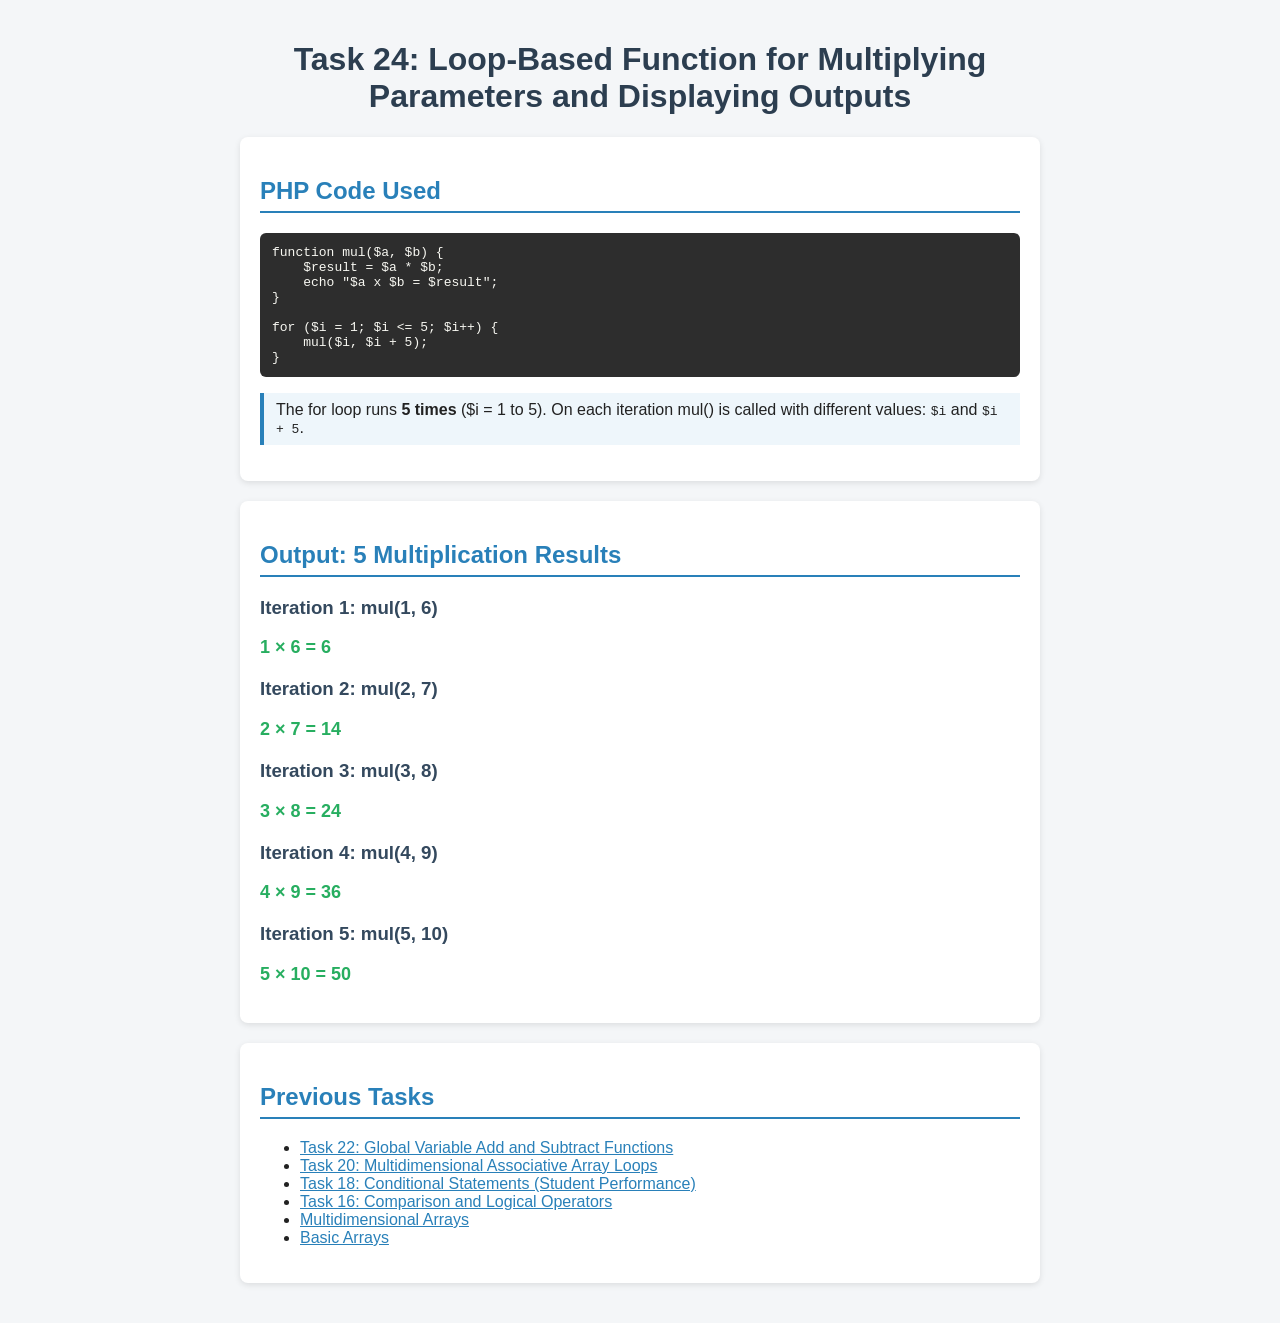
==== commit c2d07f9c: "Complete PHP loop-based multiplication function task Co-Authored-By: Claude Opus 5.5 <noreply@anthro" ====
--- a/index.html
+++ b/index.html
@@ -3,62 +3,45 @@
 <head>
     <meta charset="UTF-8">
     <meta name="viewport" content="width=device-width, initial-scale=1.0">
-    <title>Global Variable Functions</title>
+    <title>Loop-Based Multiplication Function</title>
     <link rel="stylesheet" href="style.css">
 </head>
 <body>
 <div class="container">
-    <h1>Task 22: Displaying Updated Global Variable Using Add and Subtract Functions</h1>
+    <h1>Task 24: Loop-Based Function for Multiplying Parameters and Displaying Outputs</h1>
 
     <div class="section">
         <h2>PHP Code Used</h2>
-        <pre>$number = 90;
-
-function add() {
-    global $number;
-    $number = $number + 10;
-    echo $number;
+        <pre>function mul($a, $b) {
+    $result = $a * $b;
+    echo "$a x $b = $result";
 }
 
-function sub() {
-    global $number;
-    $number = $number - 50;
-    echo $number;
-}
-
-add();
-sub();</pre>
+for ($i = 1; $i &lt;= 5; $i++) {
+    mul($i, $i + 5);
+}</pre>
+        <p class="note">The for loop runs <strong>5 times</strong> ($i = 1 to 5).
+            On each iteration mul() is called with different values: <code>$i</code> and <code>$i + 5</code>.</p>
     </div>
 
     <div class="section">
-        <h2>Output</h2>
-
-        <h3>Initial global value</h3>
-        <p class="result">$number = 90</p>
-
-        <h3>Calling add()</h3>
-        <p class="result">Inside add(): 90 + 10 = 100</p>
-        <p>Global <code>$number</code> after add(): <strong>100</strong></p>
-
-        <h3>Calling sub()</h3>
-        <p class="result">Inside sub(): 100 - 50 = 50</p>
-        <p>Global <code>$number</code> after sub(): <strong>50</strong></p>
-
-        <p class="note">The <strong>global</strong> keyword lets each function change the same <code>$number</code> variable.
-            So sub() starts from 100 (the value left by add()), not from 90.</p>
-
-        <h3>Summary</h3>
-        <table>
-            <tr><th>Step</th><th>Value of $number</th></tr>
-            <tr><td>Initial global value</td><td>90</td></tr>
-            <tr><td>After add()</td><td>100</td></tr>
-            <tr><td>After sub()</td><td>50</td></tr>
-        </table>
+        <h2>Output: 5 Multiplication Results</h2>
+        <h3>Iteration 1: mul(1, 6)</h3>
+<p class="result">1 &times; 6 = 6</p>
+<h3>Iteration 2: mul(2, 7)</h3>
+<p class="result">2 &times; 7 = 14</p>
+<h3>Iteration 3: mul(3, 8)</h3>
+<p class="result">3 &times; 8 = 24</p>
+<h3>Iteration 4: mul(4, 9)</h3>
+<p class="result">4 &times; 9 = 36</p>
+<h3>Iteration 5: mul(5, 10)</h3>
+<p class="result">5 &times; 10 = 50</p>
     </div>
 
     <div class="section">
         <h2>Previous Tasks</h2>
         <ul>
+            <li><a href="global-variable-functions.html">Task 22: Global Variable Add and Subtract Functions</a></li>
             <li><a href="associative-array-loops.html">Task 20: Multidimensional Associative Array Loops</a></li>
             <li><a href="conditional-statements.html">Task 18: Conditional Statements (Student Performance)</a></li>
             <li><a href="comparison-logical-operators.html">Task 16: Comparison and Logical Operators</a></li>
